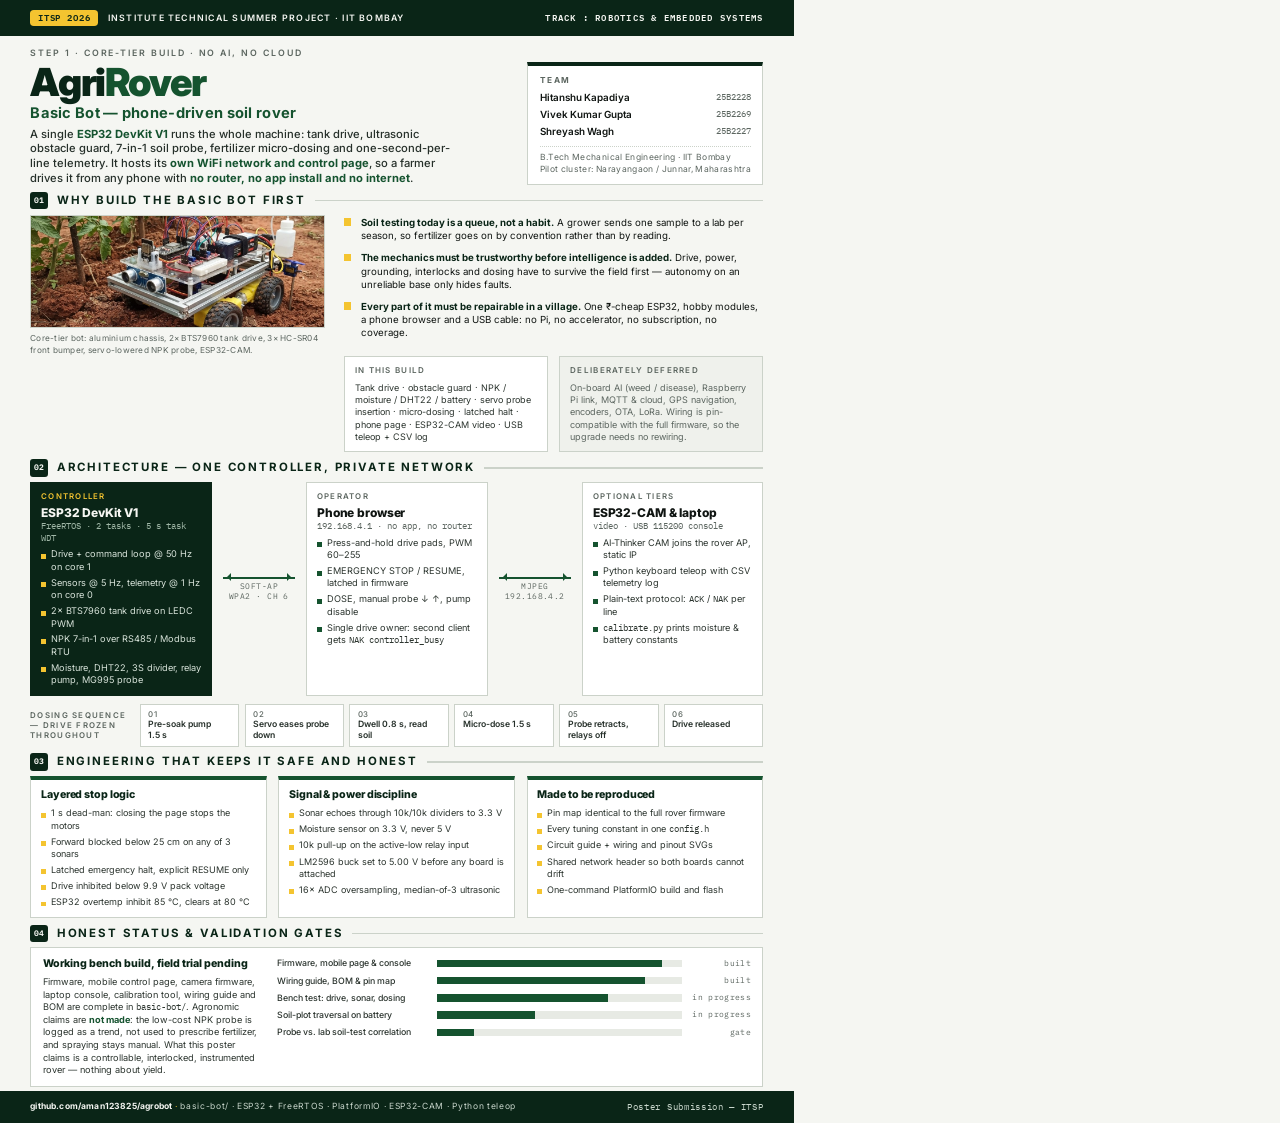
==== poster/basic-bot-poster.html @ 5789c41c "feat: add poster render toolchain and documentation Added.gitignore entries for poster toolchain, up" ====
<!DOCTYPE html>
<html lang="en">
<head>
<meta charset="utf-8" />
<title>AgriRover Basic Bot — ITSP Poster</title>
<link rel="preconnect" href="https://fonts.googleapis.com" />
<link rel="preconnect" href="https://fonts.gstatic.com" crossorigin />
<link href="https://fonts.googleapis.com/css2?family=Inter:wght@400;500;600;700;800;900&family=IBM+Plex+Mono:wght@400;500;600&display=swap" rel="stylesheet" />
<style>
  :root{
    --ink:#101512;
    --paper:#F5F6F2;
    --green:#15532F;
    --green-deep:#0A2517;
    --yellow:#F4C430;
    --muted:#5C6660;
    --line:#CBD2C9;
  }
  *{box-sizing:border-box;margin:0;padding:0}
  @page{size:A4 portrait;margin:0}
  html,body{background:var(--paper);color:var(--ink)}
  body{
    font-family:'Inter',system-ui,sans-serif;
    -webkit-font-smoothing:antialiased;
    font-size:7.3pt;
    line-height:1.36;
  }
  .page{
    width:210mm;height:297mm;
    display:flex;flex-direction:column;
    background:var(--paper);
    overflow:hidden;
  }
  .mono{font-family:'IBM Plex Mono',ui-monospace,monospace}

  /* ---------- top rule ---------- */
  .topbar{
    display:flex;align-items:center;justify-content:space-between;
    background:var(--green-deep);color:var(--paper);
    padding:2.6mm 8mm;
    font-size:6.6pt;letter-spacing:.14em;text-transform:uppercase;font-weight:600;
  }
  .topbar .tag{display:flex;align-items:center;gap:2.5mm}
  .chip{background:var(--yellow);color:var(--green-deep);padding:.6mm 2mm;border-radius:1mm;letter-spacing:.1em}

  .body{flex:1;display:flex;flex-direction:column;gap:1.8mm;padding:3mm 8mm 0}

  /* ---------- masthead ---------- */
  .masthead{display:flex;align-items:flex-end;justify-content:space-between;gap:6mm}
  h1{
    font-size:29pt;line-height:.88;font-weight:900;letter-spacing:-.035em;
    color:var(--green-deep);
  }
  h1 span{color:var(--green)}
  h1 .sub{display:block;font-size:11pt;line-height:1.1;letter-spacing:.02em;font-weight:700;color:var(--green);margin-top:1.4mm}
  .kicker{
    font-size:6.6pt;letter-spacing:.22em;text-transform:uppercase;
    color:var(--muted);font-weight:600;margin-bottom:1.6mm;
  }
  .deck{
    margin-top:1.6mm;font-size:8.4pt;line-height:1.3;font-weight:500;max-width:112mm;
    color:#26302A;
  }
  .deck b{color:var(--green);font-weight:700}
  .team{
    border:.45mm solid var(--line);border-top:1.2mm solid var(--green-deep);
    padding:2.4mm 3mm;min-width:52mm;background:#fff;
  }
  .team h4{font-size:6.2pt;letter-spacing:.18em;text-transform:uppercase;color:var(--muted);margin-bottom:1.4mm}
  .team ul{list-style:none;display:flex;flex-direction:column;gap:1mm}
  .team li{display:flex;justify-content:space-between;gap:3mm;font-size:7.4pt}
  .team li b{font-weight:600}
  .team .roll{color:var(--muted);font-size:6.8pt}
  .team .foot{margin-top:1.8mm;padding-top:1.4mm;border-top:.4mm dotted var(--line);font-size:6.4pt;color:var(--muted);letter-spacing:.04em}

  /* ---------- section headers ---------- */
  .sh{display:flex;align-items:center;gap:2.4mm;margin-bottom:1.4mm}
  .sh .n{
    font-size:6.2pt;font-weight:700;background:var(--green-deep);color:var(--paper);
    width:4.6mm;height:4.6mm;display:flex;align-items:center;justify-content:center;border-radius:.8mm;
  }
  .sh h2{font-size:8.6pt;letter-spacing:.16em;text-transform:uppercase;font-weight:700;color:var(--green-deep)}
  .sh .rule{flex:1;height:.4mm;background:var(--line)}

  /* ---------- hero + scope ---------- */
  .split{display:flex;gap:5mm;align-items:stretch}
  .hero{width:78mm;flex:none;display:flex;flex-direction:column}
    .hero .frame{height:30mm;overflow:hidden;border:.45mm solid var(--line);background:#fff}
  .hero img{width:100%;height:100%;object-fit:cover;display:block}
  .cap{font-size:6.2pt;color:var(--muted);margin-top:1.4mm;letter-spacing:.03em}
  .colright{flex:1;display:flex;flex-direction:column;gap:2.4mm}

  .facts{display:flex;flex-direction:column;gap:2mm}
  .fact{display:flex;gap:2.6mm;align-items:baseline}
  .fact .b{width:2mm;height:2mm;background:var(--yellow);flex:none;margin-top:1mm}
  .fact p{flex:1}
  .fact strong{font-weight:700;color:var(--green-deep)}

  /* scope in / out */
  .scope{display:flex;gap:3mm;margin-top:2mm}
  .scopecol{flex:1;border:.4mm solid var(--line);background:#fff;padding:2.2mm 2.6mm}
  .scopecol.out{background:#EFF1EC}
  .scopecol h5{font-size:6pt;letter-spacing:.16em;text-transform:uppercase;color:var(--muted);font-weight:600;margin-bottom:1.4mm}
  .scopecol p{font-size:6.8pt;color:#2C352F}
  .scopecol.out p{color:var(--muted)}

  /* ---------- architecture ---------- */
  .arch{display:flex;gap:3mm;align-items:stretch}
  .node{
    flex:1;border:.45mm solid var(--line);background:#fff;padding:2.2mm 2.6mm;
    display:flex;flex-direction:column;gap:1.2mm;
  }
  .node.dark{background:var(--green-deep);border-color:var(--green-deep);color:var(--paper)}
  .node.dark .nlabel{color:var(--yellow)}
  .node.dark li{color:#D8E3DA}
  .node.dark li::before{background:var(--yellow)}
  .nlabel{font-size:5.9pt;letter-spacing:.16em;text-transform:uppercase;color:var(--muted);font-weight:600}
  .ntitle{font-size:9pt;font-weight:800;line-height:1.1;letter-spacing:-.01em}
  .nsub{font-size:6.4pt;color:var(--muted);margin-top:-1mm}
  .node.dark .nsub{color:#9FB6A6}
  .node ul{list-style:none;display:flex;flex-direction:column;gap:.9mm}
  .node li{font-size:6.9pt;padding-left:2.6mm;position:relative;color:#2C352F}
  .node li::before{content:'';position:absolute;left:0;top:1.5mm;width:1.3mm;height:1.3mm;background:var(--green)}
  .link{flex:none;width:19mm;display:flex;flex-direction:column;align-items:center;justify-content:center;gap:1mm}
  .link .wire{width:100%;height:.5mm;background:var(--green);position:relative}
  .link .wire::before,.link .wire::after{content:'';position:absolute;top:-1.05mm;border:1.1mm solid transparent}
  .link .wire::before{left:0;border-right-color:var(--green)}
  .link .wire::after{right:0;border-left-color:var(--green)}
  .link span{font-size:5.7pt;letter-spacing:.06em;color:var(--muted);text-align:center;line-height:1.25}

  /* ---------- cards ---------- */
  .cards{display:flex;gap:3mm}
  .card{flex:1;border:.45mm solid var(--line);border-top:1.2mm solid var(--green);background:#fff;padding:2.2mm 2.6mm;display:flex;flex-direction:column;gap:1.2mm}
  .card h3{font-size:8pt;font-weight:800;letter-spacing:-.01em;color:var(--green-deep)}
  .card ul{list-style:none;display:flex;flex-direction:column;gap:1mm}
  .card li{font-size:6.8pt;padding-left:2.6mm;position:relative;color:#2C352F}
  .card li::before{content:'';position:absolute;left:0;top:1.4mm;width:1.3mm;height:1.3mm;background:var(--yellow)}

  /* ---------- dosing sequence ---------- */
  .loopwrap{display:flex;align-items:center;gap:3mm;margin-top:2mm}
  .loopwrap .nlabel{width:26mm;flex:none;line-height:1.3}
  .loop{flex:1;display:flex;gap:1.4mm}
  .step{flex:1;border:.4mm solid var(--line);background:#fff;padding:1.4mm 2mm;font-size:6.5pt;font-weight:600;color:#26302A;line-height:1.2}
  .step em{display:block;font-style:normal;font-size:5.9pt;font-weight:500;color:var(--muted);letter-spacing:.06em;text-transform:uppercase}

  /* ---------- status ---------- */
  .status{display:flex;gap:4mm;border:.45mm solid var(--line);background:#fff;padding:2.4mm 3mm}
  .status .left{width:58mm;flex:none}
  .status h3{font-size:8pt;font-weight:800;color:var(--green-deep);margin-bottom:1.2mm}
  .status p{font-size:6.9pt;color:#2C352F}
  .status p b{color:var(--green)}
  .gates{flex:1;display:flex;flex-direction:column;gap:1.4mm}
  .gate{display:flex;align-items:center;gap:2.4mm}
  .gate .lab{font-size:6.6pt;width:40mm;flex:none;color:#2C352F;font-weight:500}
  .gate .track{flex:1;height:2mm;background:#E7EAE4;position:relative}
  .gate .fill{position:absolute;left:0;top:0;bottom:0;background:var(--green)}
  .gate .pct{font-size:6.2pt;color:var(--muted);width:16mm;flex:none;text-align:right;letter-spacing:.04em}

  /* ---------- footer ---------- */
  footer{
    margin-top:auto;display:flex;align-items:center;justify-content:space-between;
    background:var(--green-deep);color:#C9D6CC;padding:2.6mm 8mm;font-size:6.4pt;letter-spacing:.08em;
  }
  footer b{color:var(--paper);letter-spacing:.02em}
  footer .yellow{color:var(--yellow)}
</style>
</head>
<body>
<div class="page">

  <div class="topbar">
    <div class="tag">
      <span class="chip mono">ITSP 2026</span>
      <span>Institute Technical Summer Project · IIT Bombay</span>
    </div>
    <div class="mono">Track&nbsp;: Robotics &amp; Embedded Systems</div>
  </div>

  <div class="body">

    <!-- MASTHEAD -->
    <div class="masthead">
      <div>
        <div class="kicker">Step 1 · Core-tier build · no AI, no cloud</div>
        <h1>Agri<span>Rover</span><span class="sub">Basic Bot — phone-driven soil rover</span></h1>
        <p class="deck">
          A single <b>ESP32 DevKit V1</b> runs the whole machine: tank drive, ultrasonic obstacle
          guard, 7-in-1 soil probe, fertilizer micro-dosing and one-second-per-line telemetry.
          It hosts its <b>own WiFi network and control page</b>, so a farmer drives it from any
          phone with <b>no router, no app install and no internet</b>.
        </p>
      </div>
      <div class="team">
        <h4>Team</h4>
        <ul>
          <li><b>Hitanshu Kapadiya</b><span class="roll mono">25B2228</span></li>
          <li><b>Vivek Kumar Gupta</b><span class="roll mono">25B2269</span></li>
          <li><b>Shreyash Wagh</b><span class="roll mono">25B2227</span></li>
        </ul>
        <div class="foot">B.Tech Mechanical Engineering · IIT Bombay<br />Pilot cluster: Narayangaon / Junnar, Maharashtra</div>
      </div>
    </div>

    <!-- WHY + SCOPE -->
    <div>
      <div class="sh"><span class="n mono">01</span><h2>Why build the basic bot first</h2><span class="rule"></span></div>
      <div class="split">
        <div class="hero">
          <div class="frame">
            <img src="assets/basic-bot-hero.png" alt="AgriRover Basic Bot prototype beside a tomato row, driven from a phone" />
          </div>
          <div class="cap">Core-tier bot: aluminium chassis, 2× BTS7960 tank drive, 3× HC-SR04 front bumper, servo-lowered NPK probe, ESP32-CAM.</div>
        </div>
        <div class="colright">
          <div class="facts">
            <div class="fact"><span class="b"></span><p><strong>Soil testing today is a queue, not a habit.</strong> A grower sends one sample to a lab per season, so fertilizer goes on by convention rather than by reading.</p></div>
            <div class="fact"><span class="b"></span><p><strong>The mechanics must be trustworthy before intelligence is added.</strong> Drive, power, grounding, interlocks and dosing have to survive the field first — autonomy on an unreliable base only hides faults.</p></div>
            <div class="fact"><span class="b"></span><p><strong>Every part of it must be repairable in a village.</strong> One ₹-cheap ESP32, hobby modules, a phone browser and a USB cable: no Pi, no accelerator, no subscription, no coverage.</p></div>
          </div>
          <div class="scope">
            <div class="scopecol">
              <h5>In this build</h5>
              <p>Tank drive · obstacle guard · NPK / moisture / DHT22 / battery · servo probe insertion · micro-dosing · latched halt · phone page · ESP32-CAM video · USB teleop + CSV log</p>
            </div>
            <div class="scopecol out">
              <h5>Deliberately deferred</h5>
              <p>On-board AI (weed / disease), Raspberry Pi link, MQTT &amp; cloud, GPS navigation, encoders, OTA, LoRa. Wiring is pin-compatible with the full firmware, so the upgrade needs no rewiring.</p>
            </div>
          </div>
        </div>
      </div>
    </div>

    <!-- ARCHITECTURE -->
    <div>
      <div class="sh"><span class="n mono">02</span><h2>Architecture — one controller, private network</h2><span class="rule"></span></div>
      <div class="arch">
        <div class="node dark">
          <div class="nlabel">Controller</div>
          <div class="ntitle">ESP32 DevKit V1</div>
          <div class="nsub mono">FreeRTOS · 2 tasks · 5 s task WDT</div>
          <ul>
            <li>Drive + command loop @ 50 Hz on core 1</li>
            <li>Sensors @ 5 Hz, telemetry @ 1 Hz on core 0</li>
            <li>2× BTS7960 tank drive on LEDC PWM</li>
            <li>NPK 7-in-1 over RS485 / Modbus RTU</li>
            <li>Moisture, DHT22, 3S divider, relay pump, MG995 probe</li>
          </ul>
        </div>
        <div class="link">
          <div class="wire"></div>
          <span class="mono">SOFT-AP<br />WPA2 · CH 6</span>
        </div>
        <div class="node">
          <div class="nlabel">Operator</div>
          <div class="ntitle">Phone browser</div>
          <div class="nsub mono">192.168.4.1 · no app, no router</div>
          <ul>
            <li>Press-and-hold drive pads, PWM 60–255</li>
            <li>EMERGENCY STOP / RESUME, latched in firmware</li>
            <li>DOSE, manual probe ↓ ↑, pump disable</li>
            <li>Single drive owner: second client gets <span class="mono">NAK controller_busy</span></li>
          </ul>
        </div>
        <div class="link">
          <div class="wire"></div>
          <span class="mono">MJPEG<br />192.168.4.2</span>
        </div>
        <div class="node">
          <div class="nlabel">Optional tiers</div>
          <div class="ntitle">ESP32-CAM &amp; laptop</div>
          <div class="nsub mono">video · USB 115200 console</div>
          <ul>
            <li>AI-Thinker CAM joins the rover AP, static IP</li>
            <li>Python keyboard teleop with CSV telemetry log</li>
            <li>Plain-text protocol: <span class="mono">ACK</span> / <span class="mono">NAK</span> per line</li>
            <li><span class="mono">calibrate.py</span> prints moisture &amp; battery constants</li>
          </ul>
        </div>
      </div>
      <div class="loopwrap">
        <div class="nlabel">Dosing sequence — drive frozen throughout</div>
        <div class="loop">
          <span class="step"><em>01</em>Pre-soak pump 1.5&nbsp;s</span>
          <span class="step"><em>02</em>Servo eases probe down</span>
          <span class="step"><em>03</em>Dwell 0.8 s, read soil</span>
          <span class="step"><em>04</em>Micro-dose 1.5 s</span>
          <span class="step"><em>05</em>Probe retracts, relays off</span>
          <span class="step"><em>06</em>Drive released</span>
        </div>
      </div>
    </div>

    <!-- CARDS -->
    <div>
      <div class="sh"><span class="n mono">03</span><h2>Engineering that keeps it safe and honest</h2><span class="rule"></span></div>
      <div class="cards">
        <div class="card">
          <h3>Layered stop logic</h3>
          <ul>
            <li>1 s dead-man: closing the page stops the motors</li>
            <li>Forward blocked below 25 cm on any of 3 sonars</li>
            <li>Latched emergency halt, explicit RESUME only</li>
            <li>Drive inhibited below 9.9 V pack voltage</li>
            <li>ESP32 overtemp inhibit 85&nbsp;°C, clears at 80&nbsp;°C</li>
            </ul>
        </div>
        <div class="card">
          <h3>Signal &amp; power discipline</h3>
          <ul>
            <li>Sonar echoes through 10k/10k dividers to 3.3 V</li>
            <li>Moisture sensor on 3.3 V, never 5 V</li>
            <li>10k pull-up on the active-low relay input</li>
            <li>LM2596 buck set to 5.00 V before any board is attached</li>
            <li>16× ADC oversampling, median-of-3 ultrasonic</li>
            </ul>
        </div>
        <div class="card">
          <h3>Made to be reproduced</h3>
          <ul>
            <li>Pin map identical to the full rover firmware</li>
            <li>Every tuning constant in one <span class="mono">config.h</span></li>
            <li>Circuit guide + wiring and pinout SVGs</li>
            <li>Shared network header so both boards cannot drift</li>
            <li>One-command PlatformIO build and flash</li>
            </ul>
        </div>
      </div>
    </div>

    <!-- STATUS -->
    <div>
      <div class="sh"><span class="n mono">04</span><h2>Honest status &amp; validation gates</h2><span class="rule"></span></div>
      <div class="status">
        <div class="left">
          <h3>Working bench build, field trial pending</h3>
          <p>Firmware, mobile control page, camera firmware, laptop console, calibration tool, wiring guide and BOM are complete in <span class="mono">basic-bot/</span>. Agronomic claims are <b>not made</b>: the low-cost NPK probe is logged as a trend, not used to prescribe fertilizer, and spraying stays manual. What this poster claims is a controllable, interlocked, instrumented rover — nothing about yield.</p>
        </div>
        <div class="gates">
          <div class="gate"><span class="lab">Firmware, mobile page &amp; console</span><span class="track"><span class="fill" style="width:92%"></span></span><span class="pct mono">built</span></div>
          <div class="gate"><span class="lab">Wiring guide, BOM &amp; pin map</span><span class="track"><span class="fill" style="width:85%"></span></span><span class="pct mono">built</span></div>
          <div class="gate"><span class="lab">Bench test: drive, sonar, dosing</span><span class="track"><span class="fill" style="width:70%"></span></span><span class="pct mono">in progress</span></div>
          <div class="gate"><span class="lab">Soil-plot traversal on battery</span><span class="track"><span class="fill" style="width:40%"></span></span><span class="pct mono">in progress</span></div>
          <div class="gate"><span class="lab">Probe vs. lab soil-test correlation</span><span class="track"><span class="fill" style="width:15%"></span></span><span class="pct mono">gate</span></div>
        </div>
      </div>
    </div>

  </div>

  <footer>
    <div><b>github.com/aman123825/agrobot</b><span class="yellow"> · </span>basic-bot/ · ESP32 + FreeRTOS · PlatformIO · ESP32-CAM · Python teleop</div>
    <div class="mono">Poster Submission — ITSP</div>
  </footer>

</div>
</body>
</html>
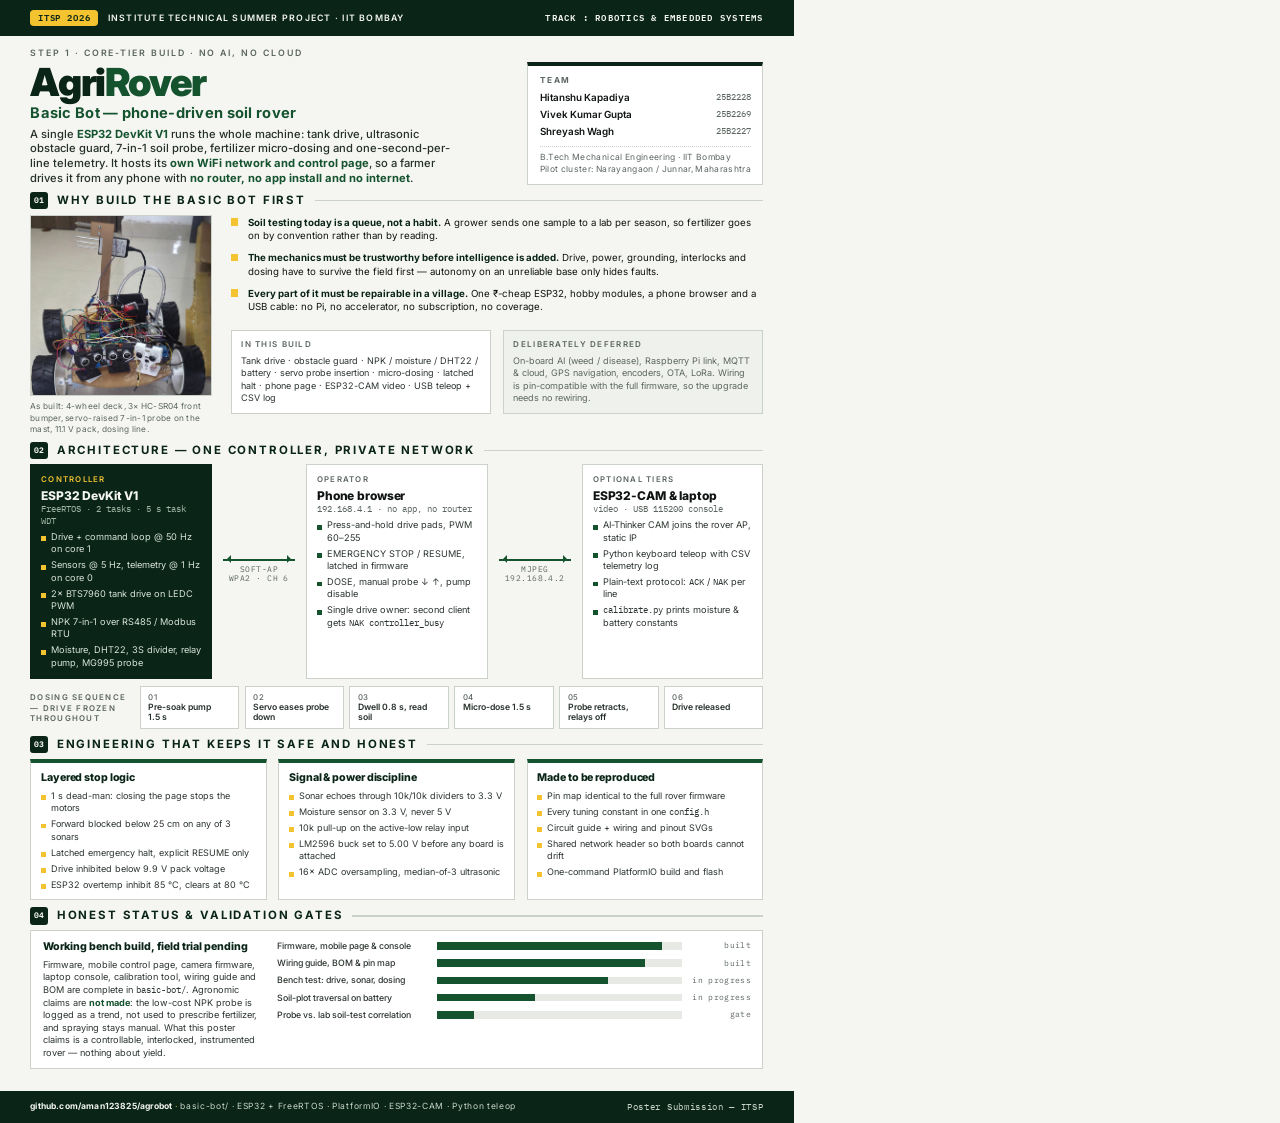
==== commit fdcb1182: "feat: update AgriRover Basic Bot poster design and layout Co-authored-by: VIVEK KUMAR GUPTA <2714834" ====
--- a/poster/basic-bot-poster.html
+++ b/poster/basic-bot-poster.html
@@ -84,9 +84,9 @@
 
   /* ---------- hero + scope ---------- */
   .split{display:flex;gap:5mm;align-items:stretch}
-  .hero{width:78mm;flex:none;display:flex;flex-direction:column}
-    .hero .frame{height:30mm;overflow:hidden;border:.45mm solid var(--line);background:#fff}
-  .hero img{width:100%;height:100%;object-fit:cover;display:block}
+  .hero{width:48mm;flex:none;display:flex;flex-direction:column}
+    .hero .frame{height:48mm;overflow:hidden;border:.45mm solid var(--line);background:#F2F3EF}
+  .hero img{width:100%;height:100%;object-fit:cover;object-position:50% 45%;display:block}
   .cap{font-size:6.2pt;color:var(--muted);margin-top:1.4mm;letter-spacing:.03em}
   .colright{flex:1;display:flex;flex-direction:column;gap:2.4mm}
 
@@ -207,9 +207,8 @@
       <div class="split">
         <div class="hero">
           <div class="frame">
-            <img src="assets/basic-bot-hero.png" alt="AgriRover Basic Bot prototype beside a tomato row, driven from a phone" />
-          </div>
-          <div class="cap">Core-tier bot: aluminium chassis, 2× BTS7960 tank drive, 3× HC-SR04 front bumper, servo-lowered NPK probe, ESP32-CAM.</div>
+            <img src="assets/basic-bot-real-front.jpg" alt="The assembled AgriRover Basic Bot prototype: four-wheel chassis with three forward ultrasonic sensors and a raised soil-probe arm" /></div>
+          <div class="cap">As built: 4-wheel deck, 3× HC-SR04 front bumper, servo-raised 7-in-1 probe on the mast, 11.1 V pack, dosing line.</div>
         </div>
         <div class="colright">
           <div class="facts">
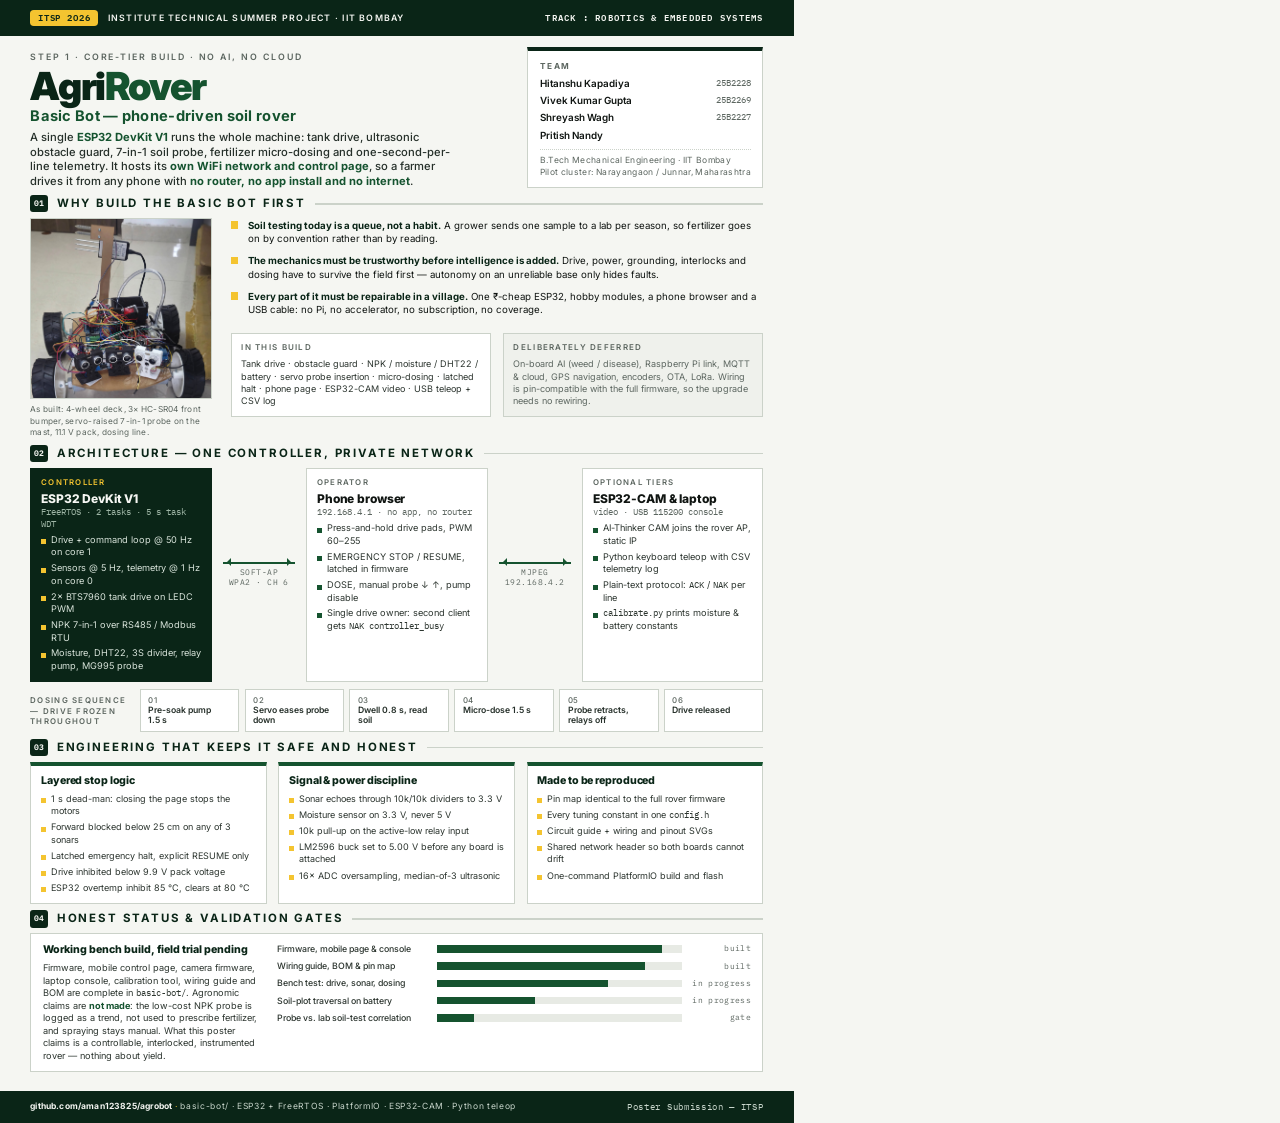
==== commit 53feb20e: "feat: add Pritish Nandy to team member list in poster HTML Co-authored-by: VIVEK KUMAR GUPTA <271483" ====
--- a/poster/basic-bot-poster.html
+++ b/poster/basic-bot-poster.html
@@ -196,6 +196,7 @@
           <li><b>Hitanshu Kapadiya</b><span class="roll mono">25B2228</span></li>
           <li><b>Vivek Kumar Gupta</b><span class="roll mono">25B2269</span></li>
           <li><b>Shreyash Wagh</b><span class="roll mono">25B2227</span></li>
+          <li><b>Pritish Nandy</b><span class="roll mono"></span></li>
         </ul>
         <div class="foot">B.Tech Mechanical Engineering · IIT Bombay<br />Pilot cluster: Narayangaon / Junnar, Maharashtra</div>
       </div>
